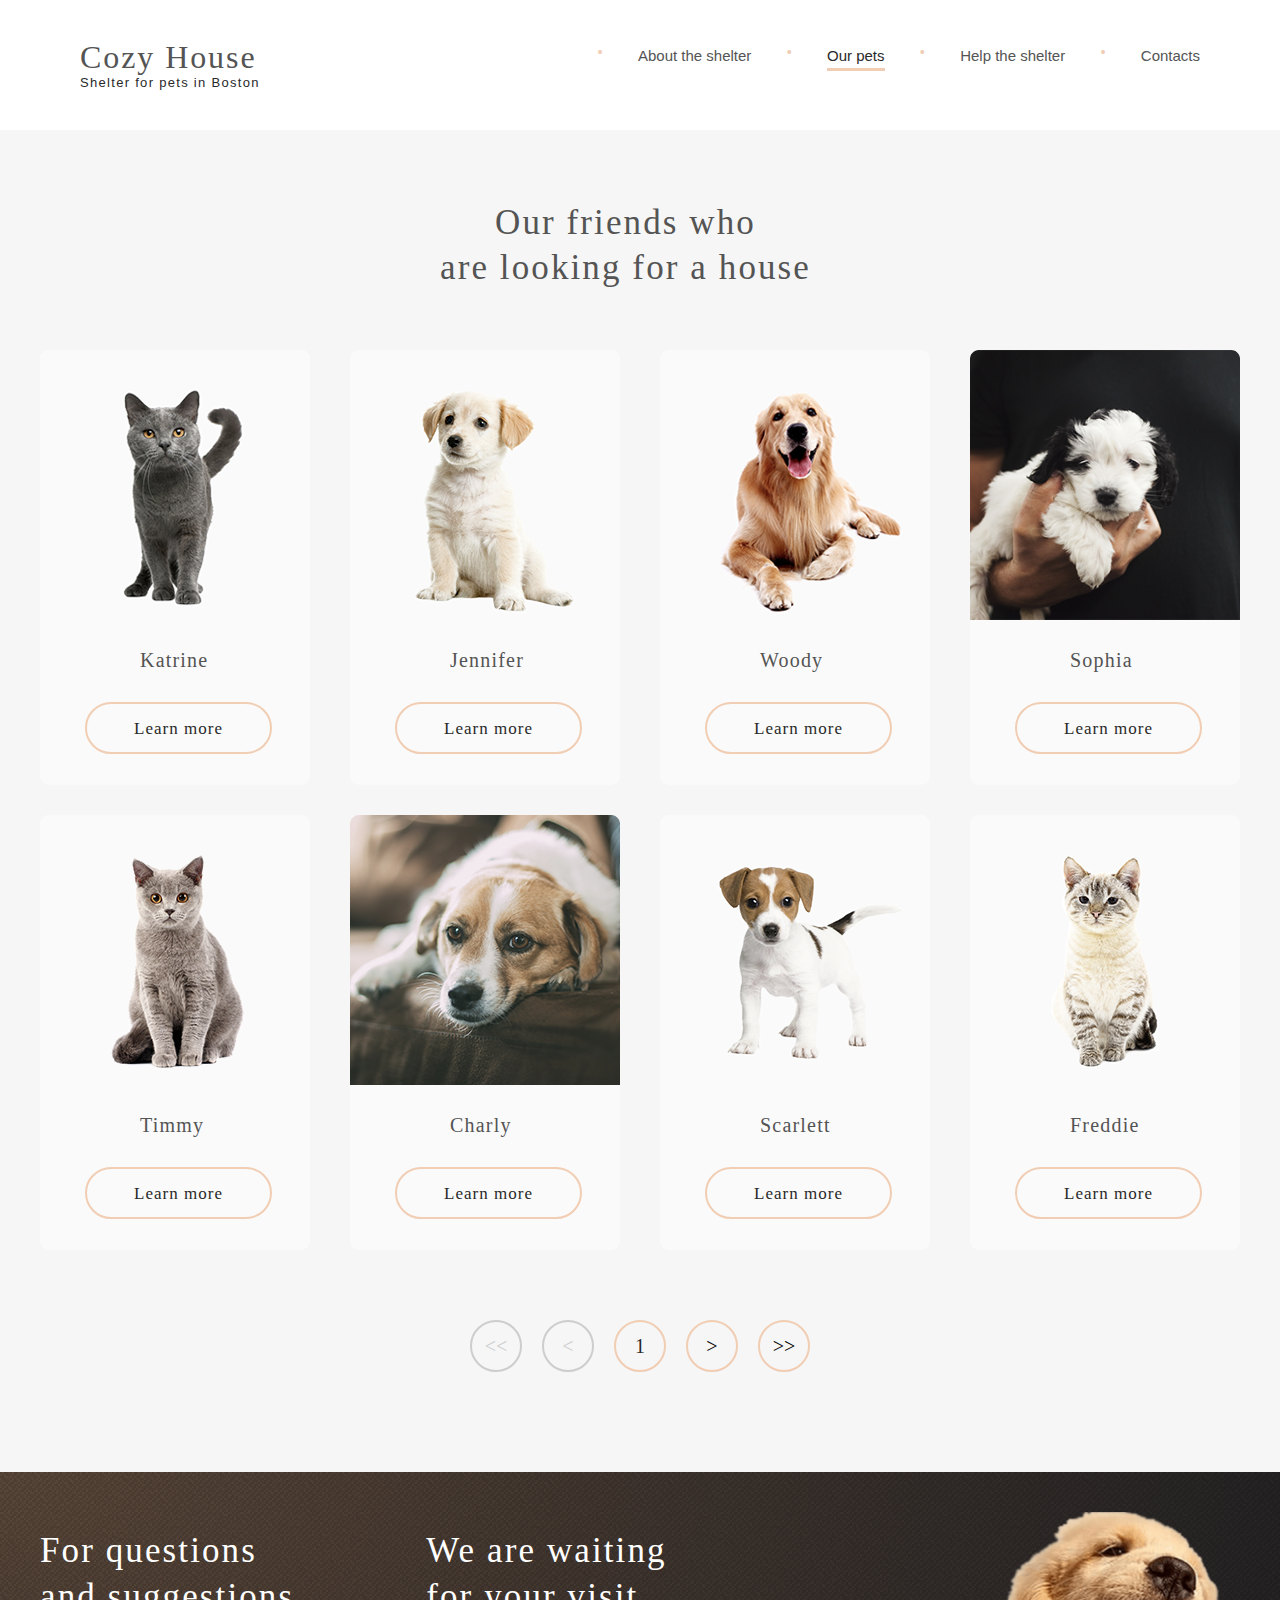
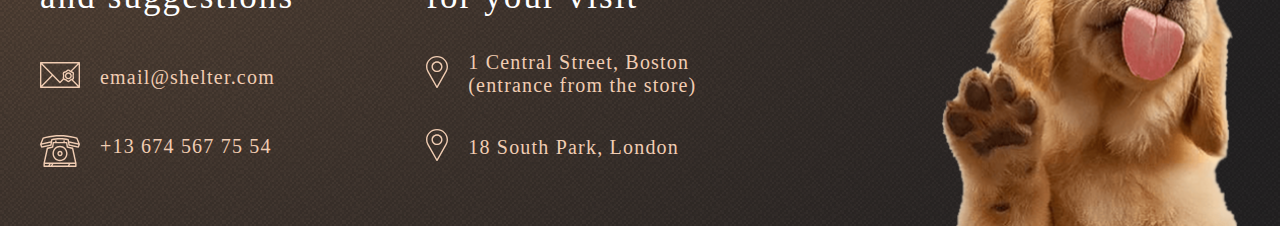
==== pets/index.html @ fedad667 "init: start project" ====
<!DOCTYPE html>
<html lang="en">
<head>
    <meta charset="UTF-8">
    <meta name="viewport" content="width=device-width, initial-scale=1.0">
    <title>Cozy House</title>
    <link rel="stylesheet" href="style.css">
    <link type="image/x-icon" href="img/favicon.png" rel="icon">
    
</head>
<body>
    <header class="header">
        <div class="container">
            <div class="header-container">
                <div class="header-menu">
                    <a href="../main/index.html" class="title">Cozy House</a>
                    <nav class="nav">
                        <ul class="nav-list">
                            <li class="item"><a href="../main/index.html" class="link">About the shelter</a></li>
                            <li class="item"><a class="link disaled-link">Our pets</a></li>
                            <li class="item"><a href="../main/index.html#section3" class="link">Help the shelter</a></li>
                            <li class="item"><a href="#section4" class="link">Contacts</a></li>
                        </ul>
                    </nav>
                </div>
                <p class="subtitle">Shelter for pets in Boston</p>
            </div>
        </div>
        <div class="burger">
            <span></span>
        </div>
    </header>

    <main class="pets">
        <div class="container">
            <section class="pets">
                <h2 class="pets-title">Our friends who <br>are looking for a house</h2>
                    <div id="cards" class="slide-content">
                        <div class="card" id="card01">
                            <div class="card-image">
                                <img src="img/pets-katrine.png" alt="black cat">
                            </div>
                            <div class="card-content">
                                <h3 class="name">Katrine</h3>
                            </div>
                            <button data-id="1" class="button-pets">Learn more</button>
                        </div>                        

                        <div class="card">
                            <div class="card-image">
                                <img src="img/pets-jennifer.png" alt="little dog">
                            </div>
                            
                            <div class="card-content">
                                <h3 class="name">Jennifer</h3>
                            </div>
                            <button data-id="2" class="button-pets">Learn more</button>
                        </div>                        

                        <div class="card">
                            <div class="card-image">
                                <img src="img/pets-woody.png" alt="big dog">
                            </div>

                            <div class="card-content">
                                <h3 class="name">Woody</h3>
                            </div>
                            <button data-id="3" class="button-pets">Learn more</button>
                        </div>
                        <div class="card">
                            <div class="card-image">
                                <img src="img/pets-sophia.png" alt="little poppy">
                            </div>

                            <div class="card-content">
                                <h3 class="name">Sophia</h3>
                            </div>
                            <button data-id="4" class="button-pets">Learn more</button>
                        </div>
                        <div class="card">
                            <div class="card-image">
                                <img src="img/pets-timmy.png" alt="little poppy">
                            </div>

                            <div class="card-content">
                                <h3 class="name">Timmy</h3>
                            </div>
                            <button data-id="5" class="button-pets">Learn more</button>
                        </div>
                        <div class="card">
                            <div class="card-image">
                                <img src="img/pets-charly.png" alt="little poppy">
                            </div>

                            <div class="card-content">
                                <h3 class="name">Charly</h3>
                            </div>
                            <button data-id="6" class="button-pets">Learn more</button>
                        </div>
                        <div class="card">
                            <div class="card-image">
                                <img src="img/pets-scarlet.png" alt="little poppy">
                            </div>

                            <div class="card-content">
                                <h3 class="name">Scarlett</h3>
                            </div>
                            <button data-id="7" class="button-pets">Learn more</button>
                        </div>
                        <div class="card">
                            <div class="card-image">
                                <img src="img/pets-freddie.png" alt="little poppy">
                            </div>

                            <div class="card-content">
                                <h3 class="name">Freddie</h3>
                            </div>
                            <button data-id="8" class="button-pets">Learn more</button>
                        </div>

                    </div>
                    <div class="nav-pets">
                        <button class="button-inactive">&#60;&#60;</button>
                        <button class="button-inactive">&#60;</button>
                        <button class="button-active">1</button>
                        <button class="button-preactive">&#62;</button>
                        <button class="button-preactive">&#62;&#62;</button>
                    </div>
                        
                    <!--<div class="button-about">
                        <a href="#!" class="button-about-get">Get to know the rest</a>
                    </div>-->
                </div>
                <div class="card-open-all hidden">
                    <div class="card-open">
                        
                    </div>
                    <div class="button-close">
                        <button class="card-close">
                            <img src="img/vector.svg" alt="close-window">
                        </button>
                    </div>
                </div>
        </section>
    </main>

    <footer class="footer">
            <div class="container footer-container">
                    <div class="links-content">
                        <div class="contact-content">
                            <h3 id="section4" class="contact-title">For questions <br>and suggestions</h3>
                            <div class="email-link">
                                <div class="content-img">
                                    <img src="img/icon-email.svg" alt="icon-email">
                                </div>
                                <a href="mailto:email@shelter.com" class="email">email@shelter.com</a>
                            </div>
                            <div class="phone-number">
                                <div class="content-img">
                                    <img src="img/icon-phone.svg" alt="icon-phone">
                                </div>
                                <a href="tel:+13 674 567 75 54" class="phone">+13 674 567 75 54</a>
                                
                            </div>
                        </div>
                        <div class="location-content">
                            <h2 class="location-title">We are waiting <br>for your visit</h2>
                            <div class="loc-boston">
                                <div class="location-img">
                                    <img src="img/icon-marker.svg" alt="icon-marker-location">
                                </div>
                                <a href="https://www.google.com/maps/place/1+Central+St,+Somerville,
                                +MA+02143,+%D0%A1%D0%A8%D0%90/@42.383349,-71.1094829,17z/data=!3m1!4b1!4m5!3m4!1s0x89e377372488c42b:
                                0x71372fbf14ea23be!8m2!3d42.3833451!4d-71.106908?entry=ttu" target="_blank" class="boston">1 Central Street, Boston (entrance from the store)</a>
                            </div>
                            <div class="loc-london">
                                <div class="location-img">
                                    <img src="img/icon-marker.svg" alt="icon-marker-location">
                                </div>
                                <a href="https://www.google.com/maps/search/18+South+Park,+London/@51.5287398,-0.266403,11z/data=!3m1!4b1?entry=ttu" target="_blank" class="london">18 South Park, London</a>
                            </div>
                        </div>
                    </div>
                    <div class="dog-footer">
                        <img src="img/footer-puppy.png" width="300px" height="310px"  alt="puppy" style="object-fit:cover; width: 100%; height: 100%;">
                    </div>
                
            </div>
    </footer>
    <script type="module" src='index.js'></script>
    
</body>
</html>
---- pets/style.css ----
* {
    margin: 0;
    padding: 0;
    box-sizing: border-box;
}

html {
    scroll-behavior: smooth;
}

body {
    display: flex;
    flex-direction: column;
    justify-content: space-between;
}


.container {
    max-width: 1280px;
    padding: 0 40px;
    margin: 0 auto;

    @media (max-width: 320px) {
        padding: 0 ;
    }
}

.open {
    display: flex !important;
}

/***********HEADER*************/

.header {
    left: 0;
    padding: 40px;

    @media (max-width: 370px) {
        padding: 30px 10px 40px;
    }
}


.header-menu{
    display: flex;
    justify-content: space-between;
    align-items: center;
}

.nav-list {
    display: flex;
    gap: 35px;
}


.title {
    text-decoration: none;
    font-family: 'Georgia';
    font-style: normal;
    font-weight: 400;
    font-size: 32px;
    line-height: 110%;
    letter-spacing: 0.06em;
    color: #545454;
}

.subtitle {
    font-family: 'Arial';
    font-style: normal;
    font-weight: 400;
    font-size: 13px;
    line-height: 15px;
    letter-spacing: 0.1em;
    color: #292929;
}

.item {
    display: contents;
    list-style: none;
}

.link {
    text-decoration: none;
    font-family: 'Arial';
    font-style: normal;
    font-weight: 400;
    font-size: 15px;
    line-height: 160%;
    color: #545454;
    transition: 0.3s;
    flex: none;
    cursor: pointer;
}

.disaled-link {
    pointer-events: none;
    cursor: default;
    color: #292929;
    text-decoration: none;
    border-bottom: 3px #F1CDB3 solid;
}

.link:hover {
    color: #292929;
}

.link:active {
    text-decoration: none;
    transition: none;
    border-bottom: 3px #F1CDB3 solid;
    color: #292929;
}

.burger {
    display: none;
    position: relative;
    z-index: 50;
    align-items: center;
    justify-content: flex-end;
    width: 30px;
    height: 22px;
    margin-left: 90%;
    margin-top: -35px;    
}

.burger span {
    height: 2px;
    width: 100%;
    transform: scale(1);
    background-color: #F1CDB3;
    
}

.burger::before, .burger::after {
    content: '';
    position: absolute;
    height: 2px;
    width: 100%;
    background-color: #F1CDB3;
    transition: all 0.3s ease 0s;
}

.burger::before { top: 0 }

.burger::after { bottom: 0 }

.burger.active span { transform: scale(0) }

.burger.active::before {
    top: 50%;
    transform: rotate(-45deg) translate(0, -50%);
}

.burger.active::after {
    bottom: 50%;
    transform: rotate(45deg) translate(0, 50%);
}

@media (max-width: 768px) {
    .burger { display: flex }

    .nav {
        display: none;
        position: fixed;
        width: 100%;
        top: 0; bottom: 0; left: 55px; right: 0;
        z-index: 50;
        overflow-y: auto;
        padding: 50px 40px;
        background-color: #292929;
        animation: burgerAnimation 0.4s;
    }

    .nav ul {
        font-family: Arial;
        font-style: normal;
        font-weight: 400;
        display: flex;
        flex-direction: column;
        align-items: center;
    }
}

/***********MAIN*************/

.pets {
    padding-bottom: 50px;
    display: flex;
    flex-wrap: wrap;
    justify-content: center;
    align-items: center;

    /* color-light-l */
    background: #F6F6F6;
    background-size: cover;


}

.pets-title {
    width: 400px;
    height: 90px;
    left: calc(50% - 400px/2);
    margin-top: 70px;

    /* h3 */
    font-family: 'Georgia';
    font-style: normal;
    font-weight: 400;
    font-size: 35px;
    line-height: 130%;
    /* or 45px */
    display: flex;
    align-items: center;
    text-align: center;
    letter-spacing: 0.06em;
    color: #545454;

    @media (max-width: 420px){
        width: 300px;
        height: 64px;
        padding: 42px 5px;
        font-size: 25px;
    }
}

.slide-content {
    width: 1200px;
    height: 930px;
    left: 0px;
    margin-top: 60px;
    top: 135px;

    display: flex;
    flex-wrap: wrap;
    justify-content: space-between;

    @media (max-width: 1200px){
        width: auto;
        height: auto;
        row-gap: 30px;
    }



    @media (max-width: 640px) {
        width: 270px;
        height: auto;
    }

    @media (max-width: 320px) {
        width: 270px;
        height: auto;
    }
}

.card {
    width: 270px;
    height: 435px;
    left: calc(50% - 270px/2 - 465px);
    top: 15px;
    /* color-light-s */
    background: #FAFAFA;
    border-radius: 9px;
    transition: 0.4s;
}

.card:nth-child(8) {
    @media (max-width: 768px) {
        display: none;
    }
}

.card:nth-child(7) {
    @media (max-width: 768px) {
        display: none;
    }
}

.card:nth-child(6) {
    @media (max-width: 640px) {
        display: none;
    }
}

.card:nth-child(5) {
    @media (max-width: 640px) {
        display: none;
    }
}

.card:nth-child(4) {
    @media (max-width: 640px) {
        display: none;
    }
}

.name {
    margin-top: 25px;
    margin-left: 100px;
    /* pets-card-title */
    font-family: 'Georgia';
    font-style: normal;
    font-weight: 400;
    font-size: 20px;
    line-height: 23px;
    /* identical to box height */
    letter-spacing: 0.06em;
    /* color-dark-l */
    color: #545454;
}

.button-pets {
    box-sizing: border-box;
    display: flex;
    flex-direction: column;
    align-items: center;
    padding: 11px;
    gap: 10px;
    margin: 30px 45px;
    border: 2px solid #F1CDB3;
    border-radius: 100px;

    /* Learn more */
    width: 187px;
    height: 52px;
    font-family: 'Georgia';
    font-style: normal;
    font-weight: 400;
    font-size: 17px;
    line-height: 170%;
    text-decoration: none;
    /* identical to box height, or 22px */
    letter-spacing: 0.06em;
    /* color-dark-3xl */
    color: #292929;
    background-color: #FAFAFA;
    transition: 0.4s;
    cursor: pointer;
}

.button-pets:hover {
    background: #FDDCC4;
    border: 2px solid #FDDCC4;
}

.button-pets:active {
    background: #F1CDB3;
}

.card:hover {
    cursor: pointer;
    box-shadow: 0 0 10px rgba(0, 0, 0, 0.5);
}

.card:hover > button {
    background-color: #FDDCC4;
    border: 2px solid #FDDCC4;
}

.button-about-get {
    display: flex;
    flex-direction: column;
    align-items: center;
    padding: 15px 45px;
    gap: 10px;


    width: 261px;
    height: 52px;
    left: 510px;
    margin-top: 60px;
    /* color-primary */
    background: #F1CDB3;
    border-radius: 100px;
    font-family: 'Georgia';
    font-style: normal;
    font-weight: 400;
    line-height: 130%;
    /* identical to box height, or 22px */
    letter-spacing: 0.06em;
    color: #292929;
    text-decoration: none;
}

.nav-pets {
    display: flex;
    justify-content: space-between;
    margin-top: 40px;
    width: 340px;
    height: 52px;
    
    @media (max-width: 320px){
        width: 280px;
    }
}

.button-inactive {
    width: 52px;
    height: 52px;
    box-sizing: border-box;
    /* color-dark-s */
    border: 2px solid #CDCDCD;
    border-radius: 100px;
    color: #CDCDCD;
    background-color: #F6F6F6;

    font-family: 'Georgia';
    font-style: normal;
    font-weight: 400;
    font-size: 20px;
    line-height: 115%;
}

.button-active {
    width: 52px;
    height: 52px;
    box-sizing: border-box;
    /* color-dark-s */
    border: 2px solid #F1CDB3;
    color: #F1CDB3;
    background-color: #F6F6F6;
    border-radius: 100px;
    font-family: 'Georgia';
    /*1*/
    font-style: normal;
    font-weight: 400;
    font-size: 20px;
    line-height: 115%;
    color: #292929;
    cursor: pointer;
    transition: 0.3s;
}

.button-active:hover{
    background-color: #FDDCC4;
    border: 2px solid #FDDCC4;
}

.button-active:active {
    background-color: #F1CDB3;
    border: 2px solid #F1CDB3;
}

.button-preactive {
    box-sizing: border-box;
    width: 52px;
    height: 52px;
    /* color-primary */
    border: 2px solid #F1CDB3;
    border-radius: 100px;
    background-color: #F6F6F6;
    font-family: 'Georgia';
    font-style: normal;
    font-weight: 400;
    font-size: 20px;
    line-height: 115%;
    cursor: pointer;
    transition: 0.3s;
}

.button-preactive:hover {
    background-color: #FDDCC4;
    border: 2px solid #FDDCC4;
}

.button-preactive:active {
    background-color: #F1CDB3;
    border: 2px solid #F1CDB3;
}



/***********MODAL*************/


.hidden {
    visibility: hidden;
}

.card-open-all {
    overflow-y: hidden;
    
    position: fixed;
    display: flex;
    width: 100%;
    height: 100%;
    top: 0;
    left: 0;
    background-color: rgba(0, 0, 0, 0.5);
    justify-content: center;
    align-items: center;
}

.card-close {
    box-sizing: border-box;
    margin-bottom: 28vw;
    width: 52px; 
    height: 52px;
    left: 890px;
    top: 0px;
    /* color-primary */
    border: 2px solid #F1CDB3;
    border-radius: 100px;
    background: 0 0;
}


.card-open {
    width: 900px;
    height: 500px;
    background: #FAFAFA;
    border-radius: 9px;
}

.card-content-open {
    display: flex;
    justify-content: space-between;
}

.title-pets {
    display: flex;
    width: 351px;
    height: 362px;
    padding: 50px 20px 88px 0;
    justify-content: flex-start;
    align-items: center;
    flex-wrap: wrap;
    gap: 40px;
}

.name-pets {
    font-family: 'Georgia';
    font-style: normal;
    font-weight: 400;
    font-size: 35px;
    line-height: 130%;
    /* or 45px */
    letter-spacing: 0.06em;

    color: #000000;
}

.species {
    font-family: 'Georgia';
    font-style: normal;
    font-weight: 400;
    font-size: 20px;
    line-height: 115%;
    /* identical to box height, or 23px */
    letter-spacing: 0.06em;
    color: #000000;
}

.descriptions {
    font-family: 'Georgia';
    font-style: normal;
    font-weight: 400;
    font-size: 15px;
    line-height: 110%;
    /* or 17px */
    letter-spacing: 0.06em;
    color: #000000;
}

li {
    list-style-type: none;
}

li::before {
    content: '•';
    color: #F1CDB3;
}

li span {
    margin-left: 15px;
    font-family: 'Georgia';
    font-style: normal;
    font-weight: 700;
    font-size: 15px;
    line-height: 110%;
    /* identical to box height, or 17px */
    letter-spacing: 0.06em;
    color: #000000;
}

.norm-text {
    font-family: 'Georgia';
    font-style: normal;
    font-weight: 400;
    font-size: 15px;
    line-height: 110%;
    /* identical to box height, or 17px */
    letter-spacing: 0.06em;

    color: #000000;
}

/***********FOOTER*************/

.footer {
    padding: 40px 0 0;
    background: url(img/noise.png) repeat, radial-gradient(100% 215.42% at 0% 0%, #5B483A 0%, #262425 100%)  /* warning: gradient uses a rotation that is not supported by CSS and may not behave as expected */, #211F20;
}

.footer-container{
    display: flex;
    justify-content: space-between;
    @media (max-width: 898px){
        flex-wrap: wrap;
        justify-content: center;
        gap: 35px;
    }
}

.links-content {
    display: flex;
    justify-content: space-between;
    align-items: flex-start;
    padding-top: 16px;
    gap: 8.3vw;
    @media (max-width:898px){
        padding: 30px;
    }

    @media (max-width: 750px) {
        flex-wrap: wrap;
    }

    @media (max-width:320px){
        flex-wrap: wrap;
        padding: 0;
    }
}

.contact-content {
    display: flex;
    flex-direction: column;
    justify-content: center;
    align-items: flex-start;
    min-width: 280px;
    gap: 40px;

    @media (max-width: 320px){
        align-items: center;
    }
}


.contact-title {
    font-family: 'Georgia';
    font-style: normal;
    font-weight: 400;
    font-size: 35px;
    line-height: 130%;
    /* or 45px */
    letter-spacing: 0.06em;

    /* color-light-xl */
    color: #FFFFFF;

    @media (max-width: 320px){
        font-size: 25px;
    }
}

.content-img {
    margin-right: 20px;
    align-items: flex-start;
}

.email-link {
    display: flex;
    justify-content: left;
    align-items: center;
}

.email {
    font-family: 'Georgia';
    font-style: normal;
    font-weight: 400;
    font-size: 20px;
    line-height: 115%;
    /* identical to box height, or 23px */
    letter-spacing: 0.06em;

    /* color-primary */
    color: #F1CDB3;
    text-decoration: none;
    transition: 0.2s;
}

.email:hover {
    color: #FFE9DA;
}

.phone-number {
    display: flex;
}

.phone {

    font-family: 'Georgia';
    font-style: normal;
    font-weight: 400;
    font-size: 20px;
    line-height: 115%;
    /* identical to box height, or 23px */
    letter-spacing: 0.06em;

    /* color-primary */
    color: #F1CDB3;
    text-decoration: none;
    transition: 0.2s;
}

.phone:hover {
    color: #FFE9DA;
}

.location-content {
    display: flex;
    flex-direction: column;
    justify-content: center;
    align-items: flex-start;
    max-width: 302px;
    gap: 32px;

    @media (max-width: 320px){
        align-items: center;
    }
}

.location-title {
    font-family: 'Georgia';
    font-style: normal;
    font-weight: 400;
    font-size: 35px;
    line-height: 130%;
    /* or 45px */
    letter-spacing: 0.06em;

    /* color-light-xl */
    color: #FFFFFF;

    @media (max-width: 320px){
        font-size: 25px;
    }
}

.loc-boston {
    display: flex;
    justify-content: left;
    align-items: center;
    gap: 20px;
}

.boston {
    font-family: 'Georgia';
    font-style: normal;
    font-weight: 400;
    font-size: 20px;
    line-height: 115%;
    /* or 23px */
    letter-spacing: 0.06em;

    /* color-primary */
    color: #F1CDB3;
    text-decoration: none;
    transition: 0.2s;
}

.boston:hover {
    color: #FFE9DA;
}

.loc-london {
    display: flex;
    justify-content: left;
    align-items: center;
    gap: 20px;
}

.london {
    font-family: 'Georgia';
    font-style: normal;
    font-weight: 400;
    font-size: 20px;
    line-height: 115%;
    /* identical to box height, or 23px */
    letter-spacing: 0.06em;

    /* color-primary */
    color: #F1CDB3;
    text-decoration: none;
    transition: 0.2s;
}

.london:hover {
    color: #FFE9DA;
}

.dog-footer {
    display: block;
    object-fit: cover;
}
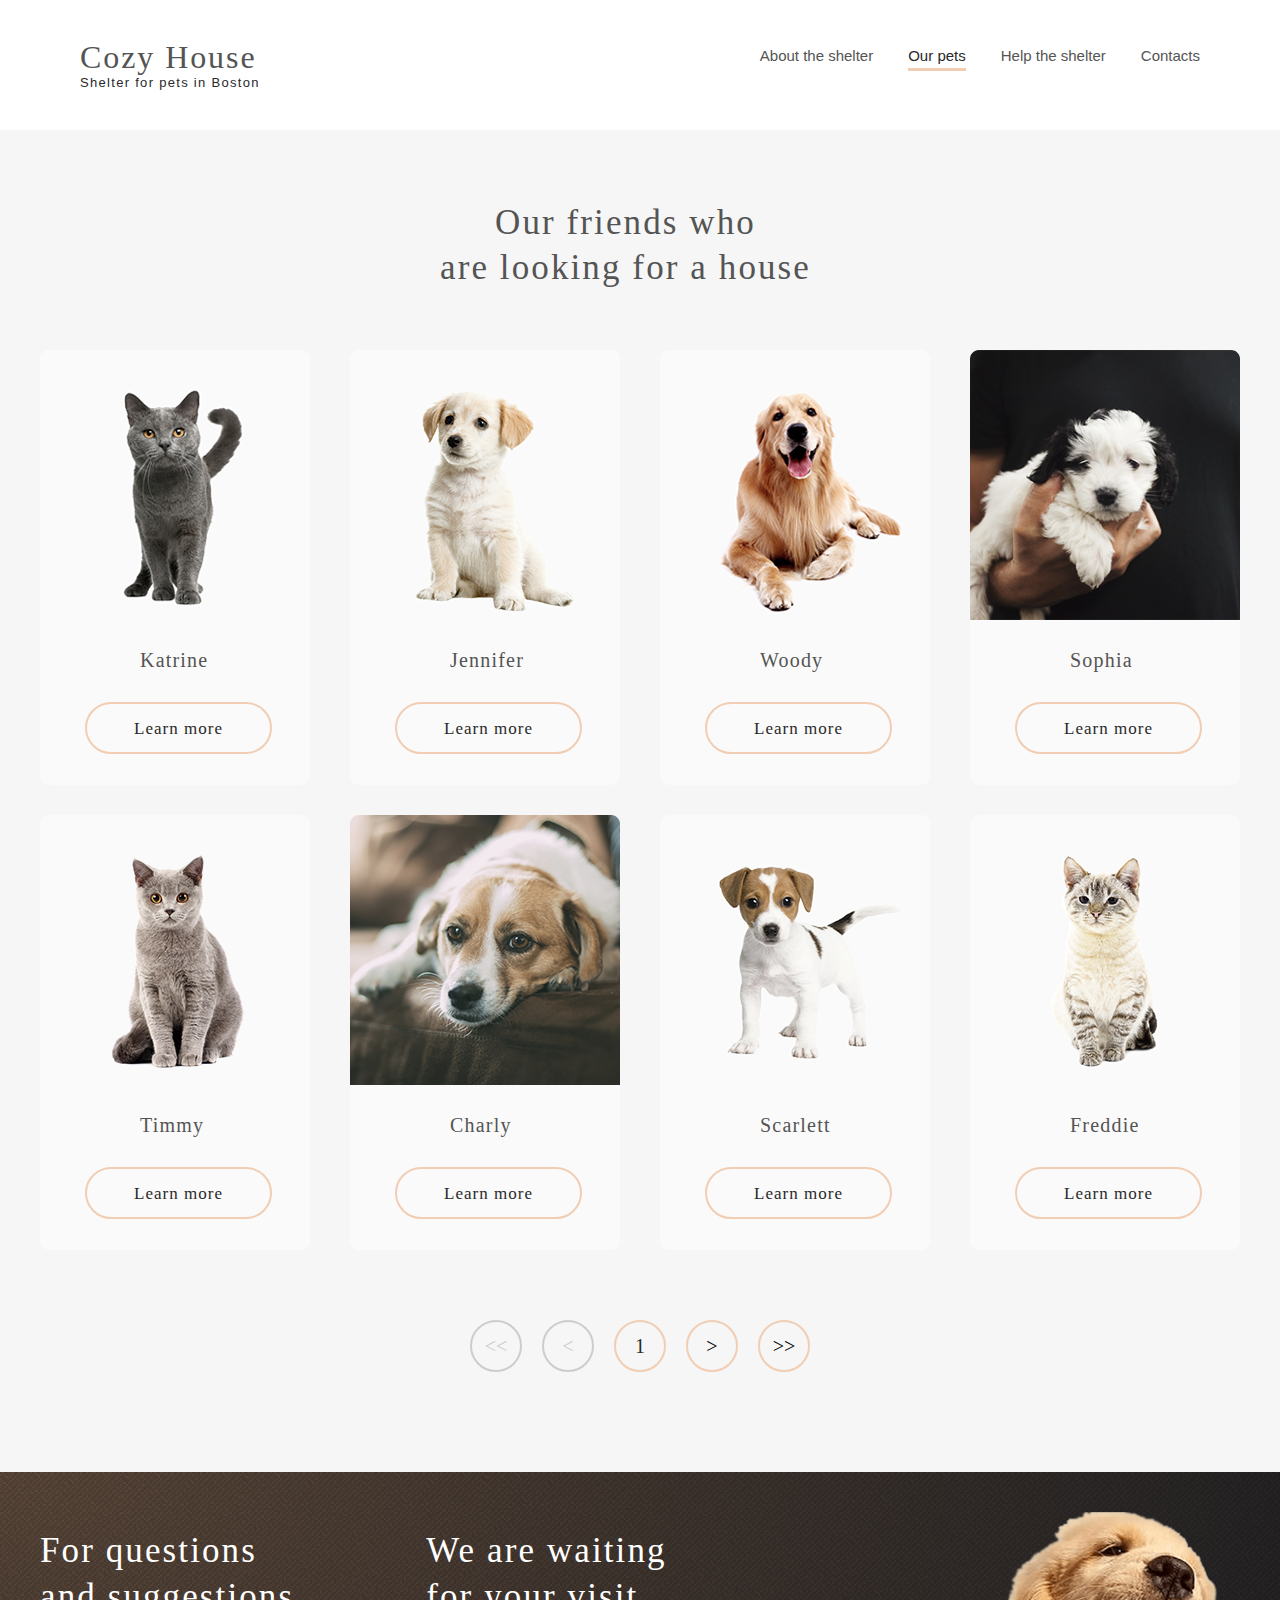
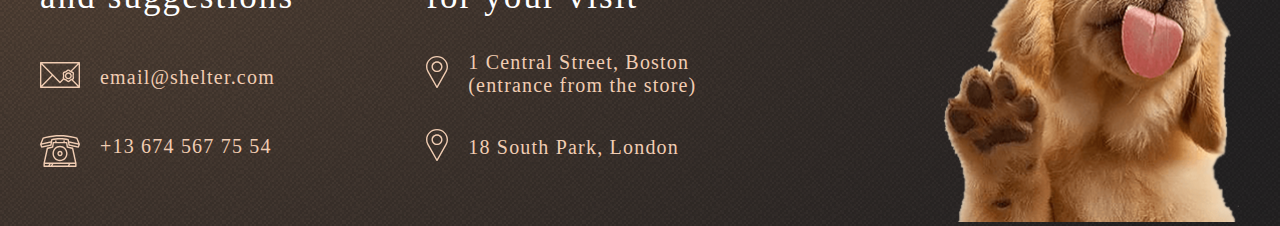
==== commit 8a936c3b: "feat: fix css" ====
--- a/pets/index.html
+++ b/pets/index.html
@@ -182,7 +182,7 @@
                         </div>
                     </div>
                     <div class="dog-footer">
-                        <img src="img/footer-puppy.png" width="300px" height="310px"  alt="puppy" style="object-fit:cover; width: 100%; height: 100%;">
+                        <img src="img/footer-puppy.png" width="300px" height="310px"  alt="puppy" style="object-fit:cover; width: 100%; height: auto">
                     </div>
                 
             </div>
--- a/pets/style.css
+++ b/pets/style.css
@@ -563,12 +563,18 @@
     color: #000000;
 }
 
+.list li {
+    list-style-type: none;
+    content: '•';
+    color: #F1CDB3;
+}
+
 li {
     list-style-type: none;
 }
 
 li::before {
-    content: '•';
+
     color: #F1CDB3;
 }
 
